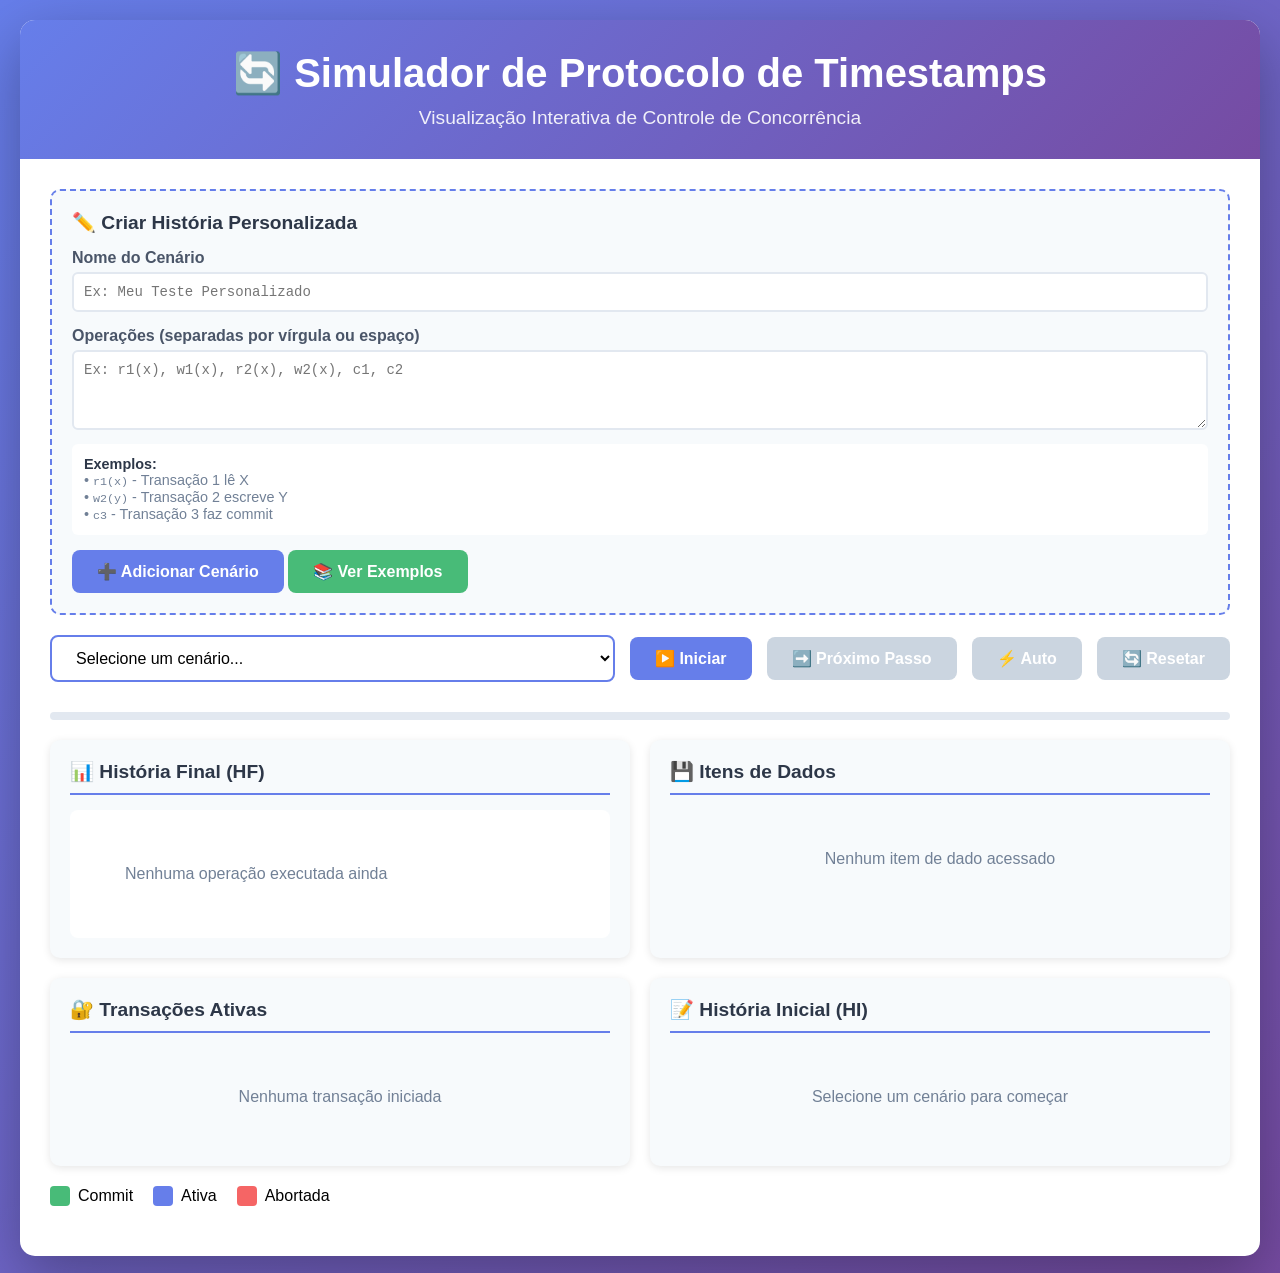
==== index.html @ 8df4f28d "mudar para index" ====
<!DOCTYPE html>
<html lang="pt-BR">
<head>
    <meta charset="UTF-8">
    <meta name="viewport" content="width=device-width, initial-scale=1.0">
    <title>Simulador de Protocolo de Timestamps - Visualização</title>
    <link rel="stylesheet" href="styles.css">
</head>
<body>
    <div class="container">
        <div class="header">
            <h1>🔄 Simulador de Protocolo de Timestamps</h1>
            <p>Visualização Interativa de Controle de Concorrência</p>
        </div>

        <div class="content">
            <!-- Seção de Entrada Personalizada -->
            <div class="custom-input-section">
                <h3>✏️ Criar História Personalizada</h3>
                <div class="input-group">
                    <div class="input-field">
                        <label for="customName">Nome do Cenário</label>
                        <input type="text" id="customName" placeholder="Ex: Meu Teste Personalizado">
                    </div>
                </div>
                <div class="input-group">
                    <div class="input-field">
                        <label for="customOperations">Operações (separadas por vírgula ou espaço)</label>
                        <textarea id="customOperations" placeholder="Ex: r1(x), w1(x), r2(x), w2(x), c1, c2"></textarea>
                        <div class="input-examples">
                            <strong>Exemplos:</strong><br>
                            • <code>r1(x)</code> - Transação 1 lê X<br>
                            • <code>w2(y)</code> - Transação 2 escreve Y<br>
                            • <code>c3</code> - Transação 3 faz commit
                        </div>
                    </div>
                </div>
                <button class="btn btn-primary" onclick="adicionarCenarioPersonalizado()">➕ Adicionar Cenário</button>
                <button class="btn btn-secondary" onclick="abrirModalExemplos()">📚 Ver Exemplos</button>
            </div>

            <div class="controls">
                <select id="scenarioSelect" aria-label="Selecione um cenário" title="Selecione um cenário">
                    <option value="">Selecione um cenário...</option>
                </select>
                <button class="btn btn-primary" id="startBtn" onclick="iniciarSimulacao()">▶️ Iniciar</button>
                <button class="btn btn-secondary" id="nextBtn" onclick="proximoPasso()" disabled>➡️ Próximo Passo</button>
                <button class="btn btn-secondary" id="autoBtn" onclick="executarAutomatico()" disabled>⚡ Auto</button>
                <button class="btn btn-danger" id="resetBtn" onclick="resetarSimulacao()" disabled>🔄 Resetar</button>
            </div>

            <div class="progress-bar">
                <div class="progress-fill" id="progressBar" style="width: 0%"></div>
            </div>

            <div class="step-info" id="stepInfo" style="display: none;">
                <h3>Passo <span id="stepNumber">0</span> de <span id="totalSteps">0</span></h3>
                <div>Processando operação: <span class="operation-display" id="currentOperation">-</span></div>
            </div>

            <div id="messages"></div>

            <div class="grid">
                <div class="card">
                    <h3>📊 História Final (HF)</h3>
                    <div class="hf-timeline" id="hfTimeline">
                        <div class="empty-state">
                            <p>Nenhuma operação executada ainda</p>
                        </div>
                    </div>
                </div>

                <div class="card">
                    <h3>💾 Itens de Dados</h3>
                    <div id="dataItems">
                        <div class="empty-state">
                            <p>Nenhum item de dado acessado</p>
                        </div>
                    </div>
                </div>
            </div>

            <div class="grid">
                <div class="card">
                    <h3>🔐 Transações Ativas</h3>
                    <div id="transactions">
                        <div class="empty-state">
                            <p>Nenhuma transação iniciada</p>
                        </div>
                    </div>
                </div>

                <div class="card">
                    <h3>📝 História Inicial (HI)</h3>
                    <div id="initialHistory">
                        <div class="empty-state">
                            <p>Selecione um cenário para começar</p>
                        </div>
                    </div>
                </div>
            </div>

            <div class="legend">
                <div class="legend-item">
                    <div class="legend-color" style="background: #48bb78;"></div>
                    <span>Commit</span>
                </div>
                <div class="legend-item">
                    <div class="legend-color" style="background: #667eea;"></div>
                    <span>Ativa</span>
                </div>
                <div class="legend-item">
                    <div class="legend-color" style="background: #f56565;"></div>
                    <span>Abortada</span>
                </div>
            </div>
        </div>
    </div>

    <!-- Modal de Exemplos -->
    <div class="modal" id="examplesModal">
        <div class="modal-content">
            <div class="modal-header">
                <h2>📚 Exemplos de Operações</h2>
                <button class="close-modal" onclick="fecharModalExemplos()">✕</button>
            </div>
            <div>
                <h3>Formato das Operações</h3>
                <p style="margin-bottom: 15px;">Cada operação deve seguir o formato:</p>
                
                <div style="background: #f7fafc; padding: 15px; border-radius: 8px; margin-bottom: 20px;">
                    <strong>Leitura:</strong> <code>r{transação}({item})</code><br>
                    Exemplo: <code>r1(x)</code> - Transação 1 lê o item X<br><br>
                    
                    <strong>Escrita:</strong> <code>w{transação}({item})</code><br>
                    Exemplo: <code>w2(y)</code> - Transação 2 escreve no item Y<br><br>
                    
                    <strong>Commit:</strong> <code>c{transação}</code><br>
                    Exemplo: <code>c3</code> - Transação 3 faz commit
                </div>

                <h3>Exemplos Completos</h3>
                
                <div style="background: #f7fafc; padding: 15px; border-radius: 8px; margin-bottom: 15px;">
                    <strong>Exemplo 1: Execução Serial</strong><br>
                    <code>r1(x), w1(x), c1, r2(x), c2</code><br>
                    <small style="color: #718096;">T1 lê e escreve X, depois T2 lê X. Sem conflitos.</small>
                </div>

                <div style="background: #f7fafc; padding: 15px; border-radius: 8px; margin-bottom: 15px;">
                    <strong>Exemplo 2: Conflito de Escrita</strong><br>
                    <code>w1(z), r2(z), w3(z), w2(z), c1, c3, c2</code><br>
                    <small style="color: #718096;">T2 será abortada quando tentar escrever após T3.</small>
                </div>

                <div style="background: #f7fafc; padding: 15px; border-radius: 8px; margin-bottom: 15px;">
                    <strong>Exemplo 3: Múltiplas Transações</strong><br>
                    <code>r1(x), r2(x), r3(x), w1(x), w2(x), c3, c2, c1</code><br>
                    <small style="color: #718096;">Três transações competindo pelo mesmo recurso.</small>
                </div>

                <div style="background: #f7fafc; padding: 15px; border-radius: 8px; margin-bottom: 15px;">
                    <strong>Exemplo 4: Múltiplos Itens</strong><br>
                    <code>w1(x), w1(y), r2(x), r2(y), w2(x), w2(y), c1, c2</code><br>
                    <small style="color: #718096;">Operações em múltiplos itens de dados (X e Y).</small>
                </div>

                <h3>Dicas</h3>
                <ul style="margin-left: 20px; color: #4a5568;">
                    <li>Separe as operações por vírgula ou espaço</li>
                    <li>Use números para identificar transações (1, 2, 3...)</li>
                    <li>Use letras para identificar itens de dados (x, y, z, a, b...)</li>
                    <li>Sempre finalize transações com commit (c1, c2, c3...)</li>
                    <li>O timestamp é atribuído automaticamente na primeira operação</li>
                </ul>
            </div>
        </div>
    </div>

    <script src="script.js"></script>
</body>
</html>
---- styles.css ----
* {
    margin: 0;
    padding: 0;
    box-sizing: border-box;
}

body {
    font-family: 'Segoe UI', Tahoma, Geneva, Verdana, sans-serif;
    background: linear-gradient(135deg, #667eea 0%, #764ba2 100%);
    min-height: 100vh;
    padding: 20px;
}

.container {
    max-width: 1400px;
    margin: 0 auto;
    background: white;
    border-radius: 15px;
    box-shadow: 0 20px 60px rgba(0,0,0,0.3);
    overflow: hidden;
}

.header {
    background: linear-gradient(135deg, #667eea 0%, #764ba2 100%);
    color: white;
    padding: 30px;
    text-align: center;
}

.header h1 {
    font-size: 2.5em;
    margin-bottom: 10px;
}

.header p {
    font-size: 1.2em;
    opacity: 0.9;
}

.content {
    padding: 30px;
}

.controls {
    display: flex;
    gap: 15px;
    margin-bottom: 30px;
    flex-wrap: wrap;
    align-items: center;
}

.controls select {
    padding: 12px 20px;
    font-size: 16px;
    border: 2px solid #667eea;
    border-radius: 8px;
    background: white;
    cursor: pointer;
    flex: 1;
    min-width: 200px;
}

.btn {
    padding: 12px 25px;
    font-size: 16px;
    border: none;
    border-radius: 8px;
    cursor: pointer;
    transition: all 0.3s;
    font-weight: bold;
}

.btn-primary {
    background: #667eea;
    color: white;
}

.btn-primary:hover {
    background: #5568d3;
    transform: translateY(-2px);
    box-shadow: 0 5px 15px rgba(102, 126, 234, 0.4);
}

.btn-secondary {
    background: #48bb78;
    color: white;
}

.btn-secondary:hover {
    background: #38a169;
}

.btn-danger {
    background: #f56565;
    color: white;
}

.btn-danger:hover {
    background: #e53e3e;
}

.btn:disabled {
    background: #cbd5e0;
    cursor: not-allowed;
    transform: none;
}

.custom-input-section {
    background: #f7fafc;
    padding: 20px;
    border-radius: 10px;
    margin-bottom: 20px;
    border: 2px dashed #667eea;
}

.custom-input-section h3 {
    color: #2d3748;
    margin-bottom: 15px;
    font-size: 1.2em;
}

.input-group {
    display: flex;
    gap: 10px;
    margin-bottom: 15px;
    flex-wrap: wrap;
}

.input-field {
    flex: 1;
    min-width: 200px;
}

.input-field label {
    display: block;
    margin-bottom: 5px;
    color: #4a5568;
    font-weight: 600;
}

.input-field input,
.input-field textarea {
    width: 100%;
    padding: 10px;
    border: 2px solid #e2e8f0;
    border-radius: 6px;
    font-size: 14px;
    font-family: 'Courier New', monospace;
}

.input-field input:focus,
.input-field textarea:focus {
    outline: none;
    border-color: #667eea;
}

.input-field textarea {
    min-height: 80px;
    resize: vertical;
}

.input-examples {
    background: white;
    padding: 12px;
    border-radius: 6px;
    margin-top: 10px;
    font-size: 0.9em;
    color: #718096;
}

.input-examples strong {
    color: #2d3748;
}

.modal {
    display: none;
    position: fixed;
    top: 0;
    left: 0;
    width: 100%;
    height: 100%;
    background: rgba(0, 0, 0, 0.5);
    z-index: 1000;
    justify-content: center;
    align-items: center;
}

.modal.active {
    display: flex;
}

.modal-content {
    background: white;
    padding: 30px;
    border-radius: 15px;
    max-width: 600px;
    width: 90%;
    max-height: 80vh;
    overflow-y: auto;
}

.modal-header {
    display: flex;
    justify-content: space-between;
    align-items: center;
    margin-bottom: 20px;
}

.modal-header h2 {
    color: #2d3748;
}

.close-modal {
    background: none;
    border: none;
    font-size: 24px;
    cursor: pointer;
    color: #718096;
}

.close-modal:hover {
    color: #2d3748;
}

.step-info {
    background: #f7fafc;
    padding: 20px;
    border-radius: 10px;
    margin-bottom: 20px;
    border-left: 5px solid #667eea;
}

.step-info h3 {
    color: #2d3748;
    margin-bottom: 10px;
    font-size: 1.3em;
}

.operation-display {
    font-size: 1.5em;
    font-weight: bold;
    color: #667eea;
    background: white;
    padding: 15px;
    border-radius: 8px;
    display: inline-block;
    margin-top: 10px;
}

.grid {
    display: grid;
    grid-template-columns: 1fr 1fr;
    gap: 20px;
    margin-bottom: 20px;
}

.card {
    background: #f7fafc;
    border-radius: 10px;
    padding: 20px;
    box-shadow: 0 2px 8px rgba(0,0,0,0.1);
}

.card h3 {
    color: #2d3748;
    margin-bottom: 15px;
    font-size: 1.2em;
    border-bottom: 2px solid #667eea;
    padding-bottom: 10px;
}

.transaction-item {
    background: white;
    padding: 12px;
    margin-bottom: 10px;
    border-radius: 6px;
    border-left: 4px solid #667eea;
    display: flex;
    justify-content: space-between;
    align-items: center;
}

.transaction-item.aborted {
    border-left-color: #f56565;
    opacity: 0.6;
}

.transaction-item.committed {
    border-left-color: #48bb78;
}

.data-item {
    background: white;
    padding: 12px;
    margin-bottom: 10px;
    border-radius: 6px;
    display: flex;
    justify-content: space-between;
    align-items: center;
}

.data-item strong {
    color: #667eea;
    font-size: 1.1em;
}

.timestamp-badge {
    background: #e6fffa;
    color: #234e52;
    padding: 4px 12px;
    border-radius: 20px;
    font-size: 0.9em;
    font-weight: bold;
}

.status-badge {
    padding: 4px 12px;
    border-radius: 20px;
    font-size: 0.85em;
    font-weight: bold;
}

.status-committed {
    background: #c6f6d5;
    color: #22543d;
}

.status-active {
    background: #bee3f8;
    color: #2c5282;
}

.status-aborted {
    background: #fed7d7;
    color: #742a2a;
}

.hf-timeline {
    background: white;
    padding: 15px;
    border-radius: 8px;
    display: flex;
    flex-wrap: wrap;
    gap: 10px;
    min-height: 60px;
    align-items: center;
}

.hf-operation {
    background: #667eea;
    color: white;
    padding: 8px 15px;
    border-radius: 6px;
    font-weight: bold;
    animation: slideIn 0.3s ease-out;
}

.hf-operation.removed {
    animation: slideOut 0.3s ease-out;
}

@keyframes slideIn {
    from {
        opacity: 0;
        transform: translateX(-20px);
    }
    to {
        opacity: 1;
        transform: translateX(0);
    }
}

@keyframes slideOut {
    from {
        opacity: 1;
        transform: scale(1);
    }
    to {
        opacity: 0;
        transform: scale(0.8);
    }
}

.message {
    padding: 15px;
    border-radius: 8px;
    margin-bottom: 15px;
    animation: fadeIn 0.5s ease-out;
}

.message.success {
    background: #c6f6d5;
    color: #22543d;
    border-left: 4px solid #48bb78;
}

.message.error {
    background: #fed7d7;
    color: #742a2a;
    border-left: 4px solid #f56565;
}

.message.info {
    background: #bee3f8;
    color: #2c5282;
    border-left: 4px solid #4299e1;
}

.message.warning {
    background: #feebc8;
    color: #7c2d12;
    border-left: 4px solid #ed8936;
}

@keyframes fadeIn {
    from {
        opacity: 0;
        transform: translateY(-10px);
    }
    to {
        opacity: 1;
        transform: translateY(0);
    }
}

.progress-bar {
    width: 100%;
    height: 8px;
    background: #e2e8f0;
    border-radius: 10px;
    overflow: hidden;
    margin-bottom: 20px;
}

.progress-fill {
    height: 100%;
    background: linear-gradient(90deg, #667eea, #764ba2);
    transition: width 0.3s ease;
}

.legend {
    display: flex;
    gap: 20px;
    margin-bottom: 20px;
    flex-wrap: wrap;
}

.legend-item {
    display: flex;
    align-items: center;
    gap: 8px;
}

.legend-color {
    width: 20px;
    height: 20px;
    border-radius: 4px;
}

@media (max-width: 768px) {
    .grid {
        grid-template-columns: 1fr;
    }

    .controls {
        flex-direction: column;
    }

    .controls select,
    .btn {
        width: 100%;
    }
}

.empty-state {
    text-align: center;
    padding: 40px;
    color: #718096;
}

.empty-state svg {
    width: 80px;
    height: 80px;
    margin-bottom: 20px;
    opacity: 0.5;
}
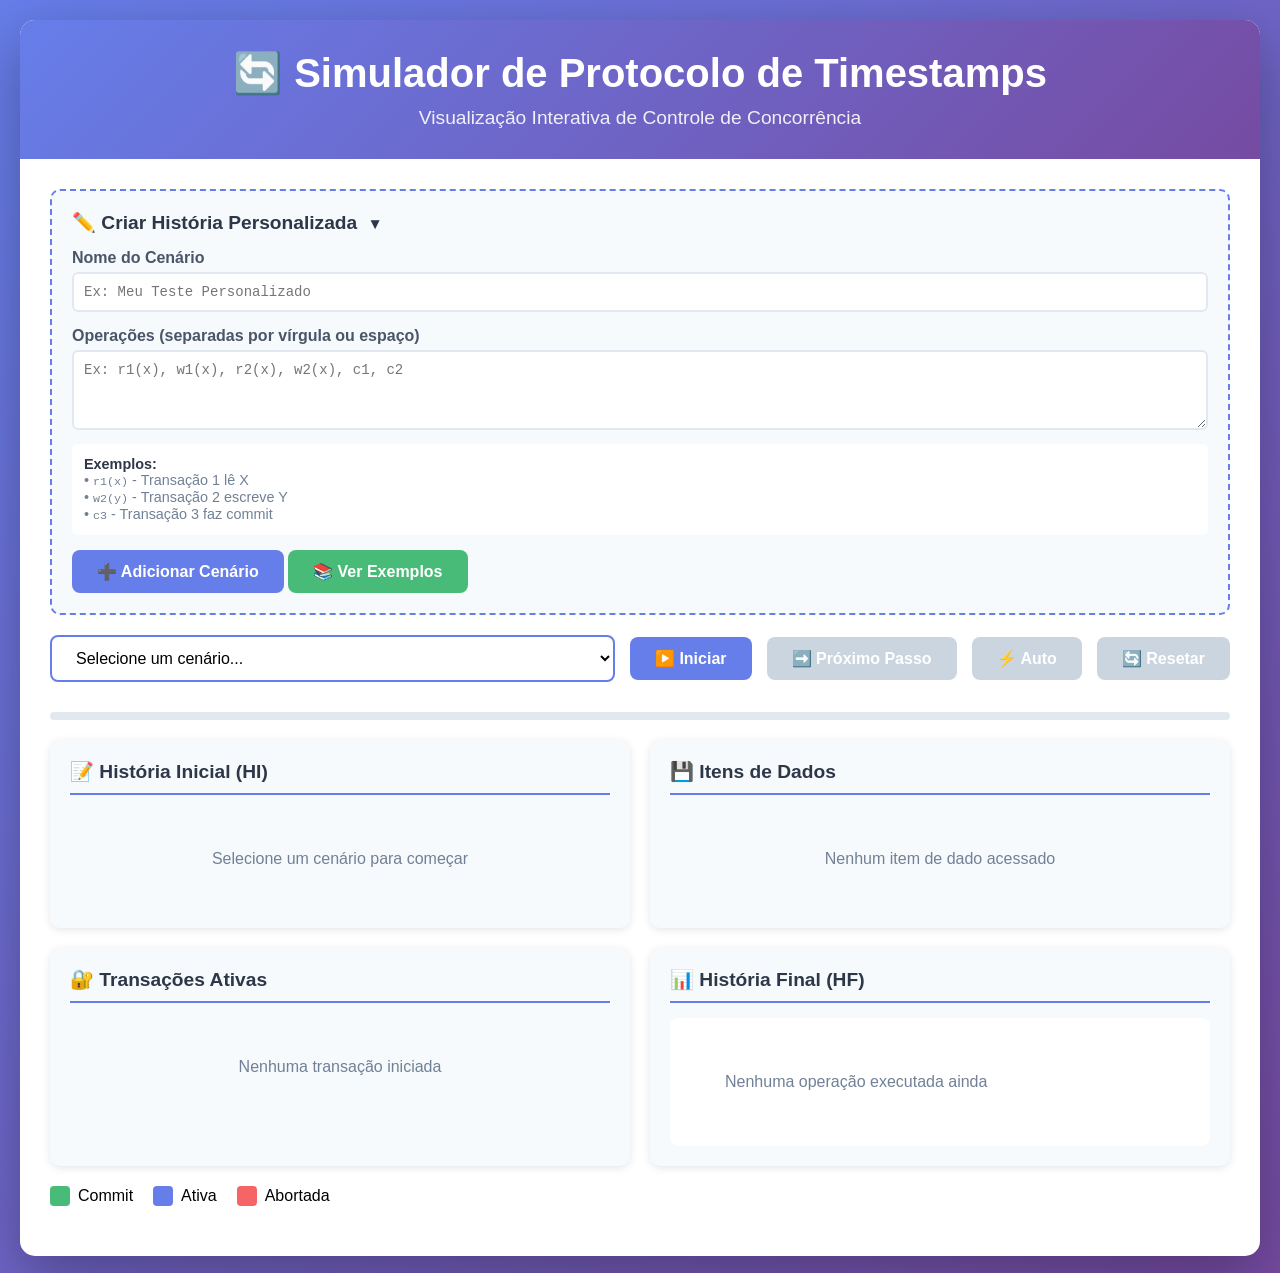
==== commit c792da5e: "Novos ajustes" ====
--- a/index.html
+++ b/index.html
@@ -16,27 +16,29 @@
         <div class="content">
             <!-- Seção de Entrada Personalizada -->
             <div class="custom-input-section">
-                <h3>✏️ Criar História Personalizada</h3>
-                <div class="input-group">
-                    <div class="input-field">
-                        <label for="customName">Nome do Cenário</label>
-                        <input type="text" id="customName" placeholder="Ex: Meu Teste Personalizado">
-                    </div>
-                </div>
-                <div class="input-group">
-                    <div class="input-field">
-                        <label for="customOperations">Operações (separadas por vírgula ou espaço)</label>
-                        <textarea id="customOperations" placeholder="Ex: r1(x), w1(x), r2(x), w2(x), c1, c2"></textarea>
-                        <div class="input-examples">
-                            <strong>Exemplos:</strong><br>
-                            • <code>r1(x)</code> - Transação 1 lê X<br>
-                            • <code>w2(y)</code> - Transação 2 escreve Y<br>
-                            • <code>c3</code> - Transação 3 faz commit
+                <h3 onclick="toggleCustomInput()">✏️ Criar História Personalizada <span id="toggleIcon">▼</span></h3>
+                <div id="customInputContent">
+                    <div class="input-group">
+                        <div class="input-field">
+                            <label for="customName">Nome do Cenário</label>
+                            <input type="text" id="customName" placeholder="Ex: Meu Teste Personalizado">
                         </div>
                     </div>
+                    <div class="input-group">
+                        <div class="input-field">
+                            <label for="customOperations">Operações (separadas por vírgula ou espaço)</label>
+                            <textarea id="customOperations" placeholder="Ex: r1(x), w1(x), r2(x), w2(x), c1, c2"></textarea>
+                            <div class="input-examples">
+                                <strong>Exemplos:</strong><br>
+                                • <code>r1(x)</code> - Transação 1 lê X<br>
+                                • <code>w2(y)</code> - Transação 2 escreve Y<br>
+                                • <code>c3</code> - Transação 3 faz commit
+                            </div>
+                        </div>
+                    </div>
+                    <button class="btn btn-primary" onclick="adicionarCenarioPersonalizado()">➕ Adicionar Cenário</button>
+                    <button class="btn btn-secondary" onclick="abrirModalExemplos()">📚 Ver Exemplos</button>
                 </div>
-                <button class="btn btn-primary" onclick="adicionarCenarioPersonalizado()">➕ Adicionar Cenário</button>
-                <button class="btn btn-secondary" onclick="abrirModalExemplos()">📚 Ver Exemplos</button>
             </div>
 
             <div class="controls">
@@ -62,10 +64,10 @@
 
             <div class="grid">
                 <div class="card">
-                    <h3>📊 História Final (HF)</h3>
-                    <div class="hf-timeline" id="hfTimeline">
+                    <h3>📝 História Inicial (HI)</h3>
+                    <div id="initialHistory">
                         <div class="empty-state">
-                            <p>Nenhuma operação executada ainda</p>
+                            <p>Selecione um cenário para começar</p>
                         </div>
                     </div>
                 </div>
@@ -91,10 +93,10 @@
                 </div>
 
                 <div class="card">
-                    <h3>📝 História Inicial (HI)</h3>
-                    <div id="initialHistory">
+                    <h3>📊 História Final (HF)</h3>
+                    <div class="hf-timeline" id="hfTimeline">
                         <div class="empty-state">
-                            <p>Selecione um cenário para começar</p>
+                            <p>Nenhuma operação executada ainda</p>
                         </div>
                     </div>
                 </div>
--- a/styles.css
+++ b/styles.css
@@ -117,6 +117,17 @@
     color: #2d3748;
     margin-bottom: 15px;
     font-size: 1.2em;
+    cursor: pointer;
+    transition: color 0.3s;
+}
+
+.custom-input-section h3:hover {
+    color: #667eea;
+}
+
+.custom-input-section h3 span {
+    font-size: 0.8em;
+    margin-left: 5px;
 }
 
 .input-group {
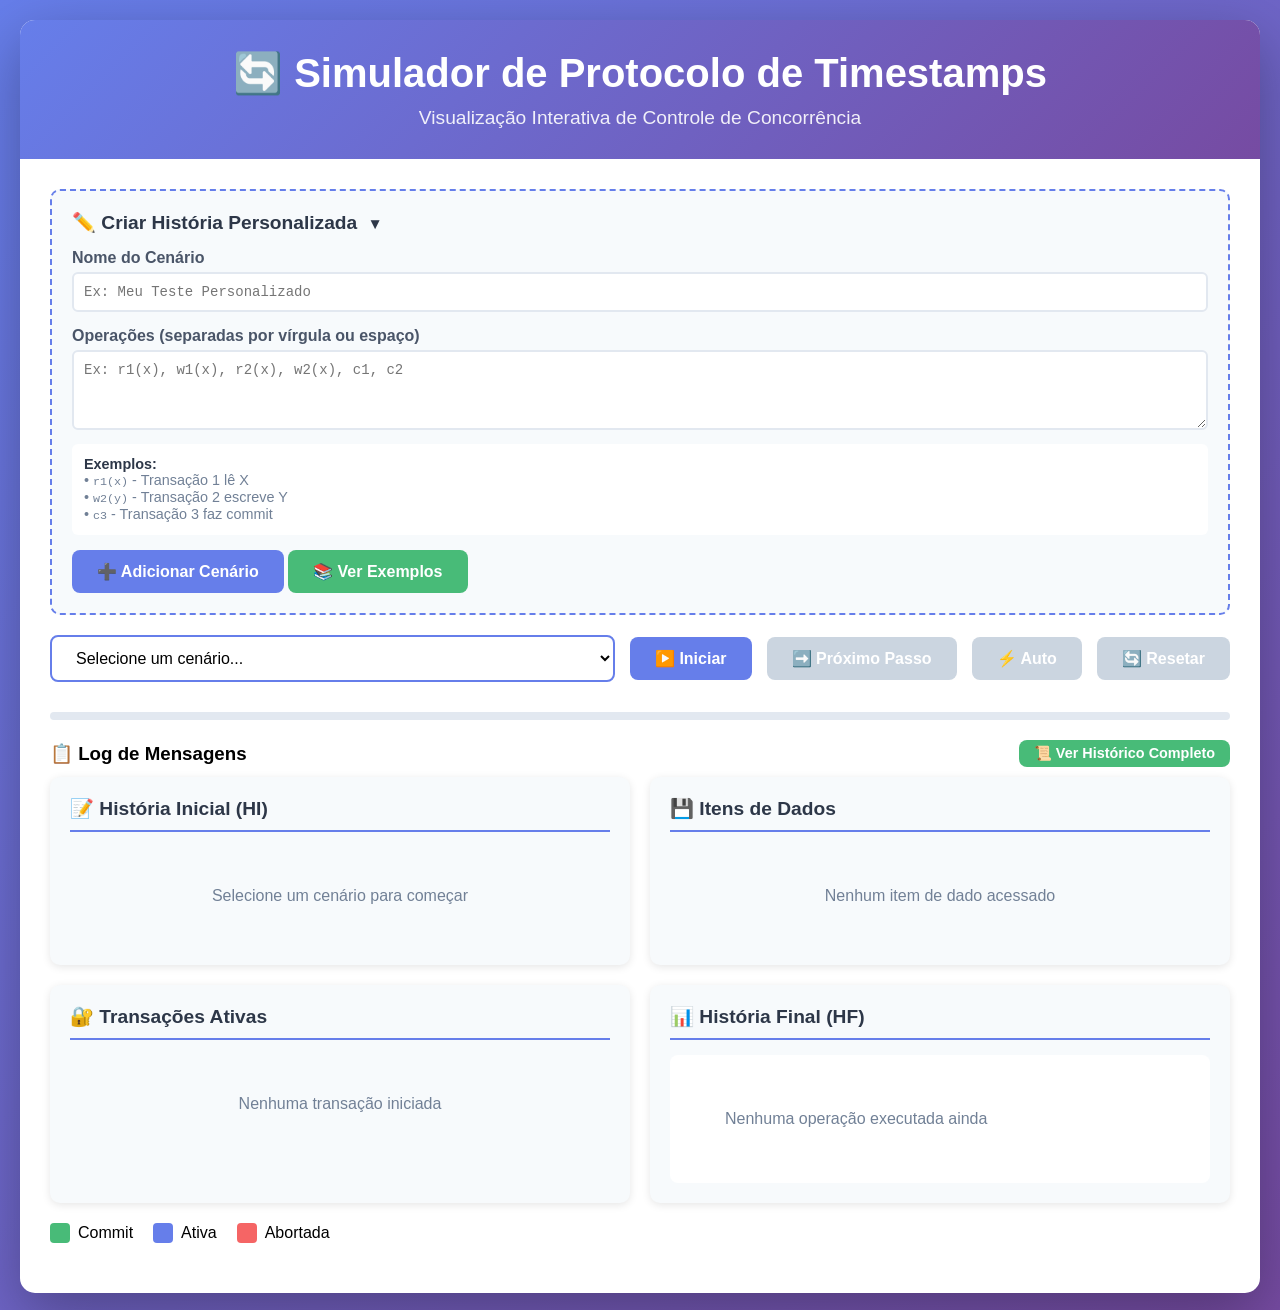
==== commit affcb84e: "Ajuste no abort, e historico" ====
--- a/index.html
+++ b/index.html
@@ -60,6 +60,10 @@
                 <div>Processando operação: <span class="operation-display" id="currentOperation">-</span></div>
             </div>
 
+            <div class="messages-header">
+                <h3>📋 Log de Mensagens</h3>
+                <button class="btn btn-secondary btn-historico" onclick="abrirHistoricoCompleto()">📜 Ver Histórico Completo</button>
+            </div>
             <div id="messages"></div>
 
             <div class="grid">
@@ -179,6 +183,17 @@
         </div>
     </div>
 
+    <!-- Modal de Histórico Completo -->
+    <div class="modal" id="historicoModal">
+        <div class="modal-content modal-historico">
+            <div class="modal-header">
+                <h2>📜 Histórico Completo de Mensagens</h2>
+                <button class="modal-close" onclick="fecharHistoricoCompleto()">✕</button>
+            </div>
+            <div id="historicoContent" class="historico-content"></div>
+        </div>
+    </div>
+
     <script src="script.js"></script>
 </body>
 </html>
--- a/styles.css
+++ b/styles.css
@@ -495,3 +495,42 @@
     margin-bottom: 20px;
     opacity: 0.5;
 }
+
+/* Cabeçalho de mensagens */
+.messages-header {
+    display: flex;
+    justify-content: space-between;
+    align-items: center;
+    margin-bottom: 10px;
+}
+
+.messages-header h3 {
+    margin: 0;
+}
+
+.btn-historico {
+    padding: 5px 15px;
+    font-size: 0.9em;
+}
+
+/* Modal de histórico */
+.modal-historico {
+    max-width: 800px;
+    max-height: 80vh;
+}
+
+.historico-content {
+    max-height: 60vh;
+    overflow-y: auto;
+    padding: 20px;
+    background: #f7fafc;
+    border-radius: 8px;
+}
+
+.historico-content .message {
+    margin-bottom: 10px;
+}
+
+.historico-content small {
+    color: #718096;
+}
